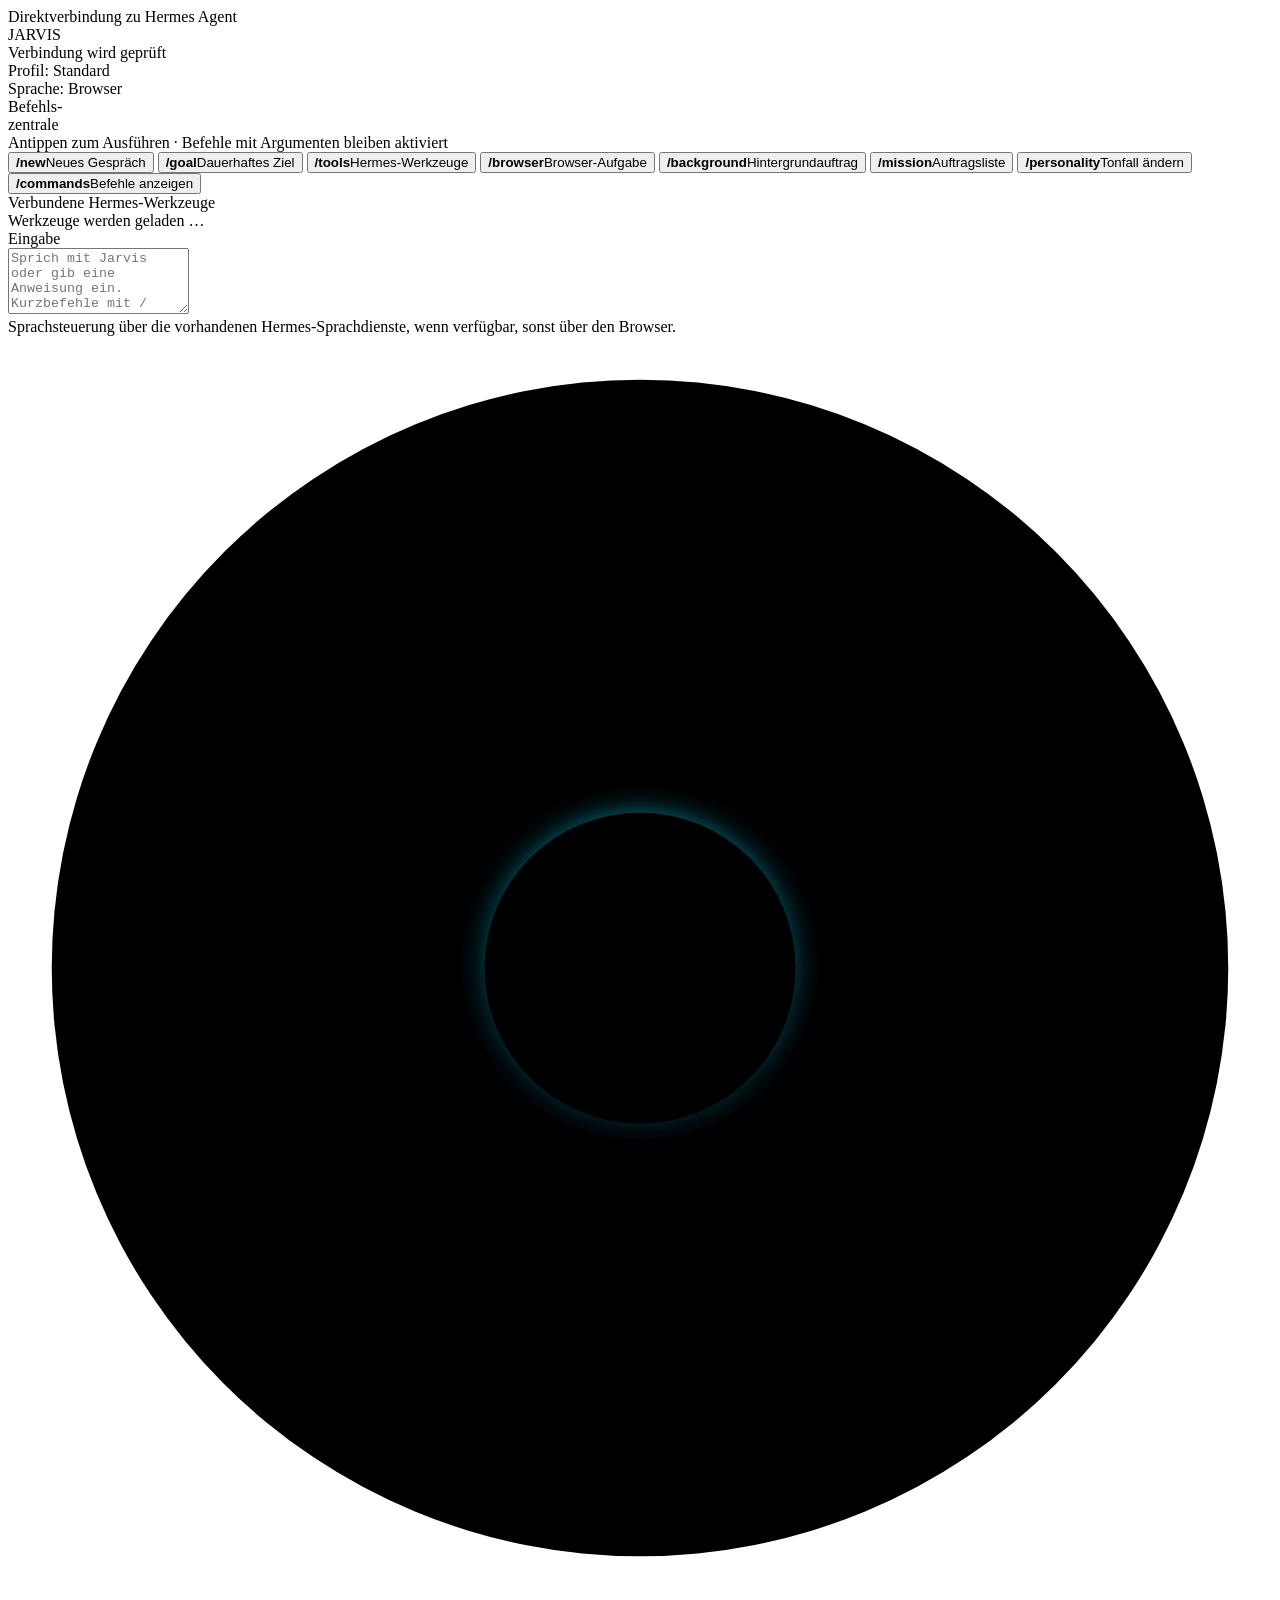
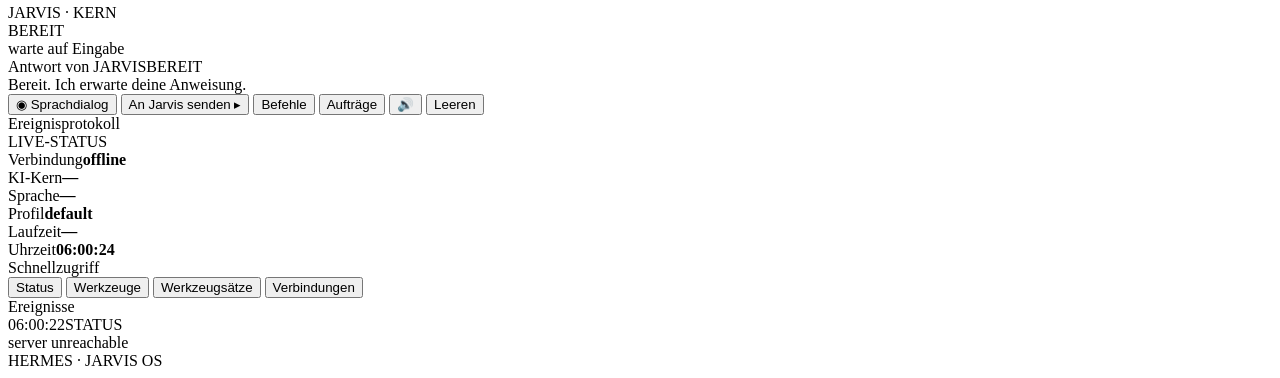
==== ui/index.html @ 807bd8e5 "feat: translate dashboard interface to German" ====
<!doctype html>
<html lang="de">
<head>
<meta charset="utf-8">
<meta name="viewport" content="width=device-width,initial-scale=1">
<meta name="jarvis-token" content="__JARVIS_TOKEN__">
<title>JARVIS · Hermes Mission Control</title>
<link rel="preconnect" href="https://fonts.googleapis.com">
<link rel="preconnect" href="https://fonts.gstatic.com" crossorigin>
<link href="https://fonts.googleapis.com/css2?family=Chakra+Petch:wght@400;500;600;700&family=JetBrains+Mono:wght@400;500;700&display=swap" rel="stylesheet">
<link rel="stylesheet" href="styles.css">
</head>
<body>
<div class="scan"></div>
<div class="grid-bg"></div>
<div class="ambient a1"></div><div class="ambient a2"></div>

<header class="topbar">
  <div class="sigil"><span></span></div>
  <div class="brandlock">
    <div class="overline">Direktverbindung zu Hermes Agent</div>
    <div class="mega">JARVIS</div>
  </div>
  <div class="pills">
    <div class="pill ok"><i></i><span id="top-gw">Verbindung wird geprüft</span></div>
    <div class="pill"><i></i><span id="top-profile">Profil: Standard</span></div>
    <div class="pill warn"><i></i><span id="top-voice">Sprache: Browser</span></div>
  </div>
</header>

<div class="hud">
  <section class="col left glass">
    <header class="colhead">
      <div class="h">Befehls-<br>zentrale</div>
      <div class="sub">Antippen zum Ausführen · Befehle mit Argumenten bleiben aktiviert</div>
    </header>

    <div class="cmds" id="cmds">
      <button class="cmd" data-cmd="/new"><b>/new</b><span>Neues Gespräch</span></button>
      <button class="cmd" data-cmd="/goal"><b>/goal</b><span>Dauerhaftes Ziel</span></button>
      <button class="cmd" data-cmd="/tools"><b>/tools</b><span>Hermes-Werkzeuge</span></button>
      <button class="cmd" data-cmd="/browser"><b>/browser</b><span>Browser-Aufgabe</span></button>
      <button class="cmd" data-cmd="/background"><b>/background</b><span>Hintergrundauftrag</span></button>
      <button class="cmd" data-cmd="/mission"><b>/mission</b><span>Auftragsliste</span></button>
      <button class="cmd" data-cmd="/personality"><b>/personality</b><span>Tonfall ändern</span></button>
      <button class="cmd" data-cmd="/commands"><b>/commands</b><span>Befehle anzeigen</span></button>
    </div>

    <div class="toolrack">
      <div class="lbl">Verbundene Hermes-Werkzeuge</div>
      <div id="toolsList" class="chips"><span class="chip ghost">Werkzeuge werden geladen …</span></div>
    </div>

    <div class="uplink">
      <div class="lbl">Eingabe</div>
      <div class="field">
        <textarea id="input" rows="4" spellcheck="false" placeholder="Sprich mit Jarvis oder gib eine Anweisung ein. Kurzbefehle mit / sind möglich."></textarea>
      </div>
      <div class="tip" id="tip">Sprachsteuerung über die vorhandenen Hermes-Sprachdienste, wenn verfügbar, sonst über den Browser.</div>
    </div>
  </section>

  <section class="col center">
    <div class="reactor" id="reactor">
      <svg viewBox="0 0 520 520" id="core" aria-label="JARVIS reactor visualizer">
        <defs>
          <radialGradient id="orb" cx="50%" cy="45%" r="55%">
            <stop offset="0%" stop-color="#ffffff"/><stop offset="25%" stop-color="#7ff7ff"/>
            <stop offset="58%" stop-color="#16bfd8"/><stop offset="100%" stop-color="#02111b"/>
          </radialGradient>
          <filter id="soft" x="-60%" y="-60%" width="220%" height="220%"><feGaussianBlur stdDeviation="6" result="b"/><feMerge><feMergeNode in="b"/><feMergeNode in="SourceGraphic"/></feMerge></filter>
        </defs>
        <circle class="ring rr1" cx="260" cy="260" r="242"/>
        <circle class="ring rr2" cx="260" cy="260" r="210"/>
        <circle class="ring rr3" cx="260" cy="260" r="174"/>
        <circle class="ring rr4" cx="260" cy="260" r="132"/>
        <circle class="arcA" cx="260" cy="260" r="226" filter="url(#soft)"/>
        <circle class="arcB" cx="260" cy="260" r="188" filter="url(#soft)"/>
        <circle class="arcC" cx="260" cy="260" r="151" filter="url(#soft)"/>
        <g id="ticks480"></g>
        <path class="comet" d="M80 318 Q 195 392 278 310" />
        <circle class="orb" cx="260" cy="260" r="64" fill="url(#orb)" filter="url(#soft)"/>
        <circle class="orbrim" cx="260" cy="260" r="64"/>
      </svg>
      <div class="status">
        <div class="stbrand">JARVIS · KERN</div>
        <div class="stword" id="stword">BEREIT</div>
        <div class="strun" id="strun">warte auf Eingabe</div>
      </div>
    </div>

    <div class="response glass" id="responseWrap">
      <div class="rhead"><span>Antwort von JARVIS</span><span class="rtag" id="rtag">BEREIT</span></div>
      <div class="rbody" id="response"><span class="rplaceholder">Bereit. Ich erwarte deine Anweisung.</span></div>
    </div>

    <div class="missionbar glass">
      <button id="mic" class="ctl mic" title="Sprachgespräch starten oder beenden">◉ Sprachdialog</button>
      <button id="run" class="ctl run" title="Senden (Strg/⌘ + Eingabe)">An Jarvis senden ▸</button>
      <button id="showCommands" class="ctl aux">Befehle</button>
      <button id="missionBtn" class="ctl aux">Aufträge</button>
      <button id="mute" class="ctl mute on" title="Jarvis stummschalten">🔊</button>
      <button id="clearBtn" class="ctl aux">Leeren</button>
    </div>
  </section>

  <section class="col right glass">
    <header class="colhead row">
      <div class="h sm">Ereignisprotokoll</div>
      <div class="live" id="live">LIVE-STATUS</div>
    </header>

    <div class="sysgrid">
      <div class="sysrow"><span>Verbindung</span><b id="sy-gw" class="ok">online</b></div>
      <div class="sysrow"><span>KI-Kern</span><b id="sy-brain">—</b></div>
      <div class="sysrow"><span>Sprache</span><b id="sy-voice">—</b></div>
      <div class="sysrow"><span>Profil</span><b id="sy-profile">default</b></div>
      <div class="sysrow"><span>Laufzeit</span><b id="sy-runtime">—</b></div>
      <div class="sysrow"><span>Uhrzeit</span><b id="sy-clock">—</b></div>
    </div>

    <div class="missionPanel">
      <div class="log-lbl">Schnellzugriff</div>
      <div class="miniBtns">
        <button data-quick="/status">Status</button>
        <button data-quick="/tools">Werkzeuge</button>
        <button data-quick="/toolsets">Werkzeugsätze</button>
        <button data-quick="/connectors">Verbindungen</button>
      </div>
    </div>

    <div class="log-lbl">Ereignisse</div>
    <div class="log" id="log"></div>
  </section>
</div>

<div class="brandmark">HERMES · JARVIS OS</div>
<script src="app.js"></script>
</body>
</html>
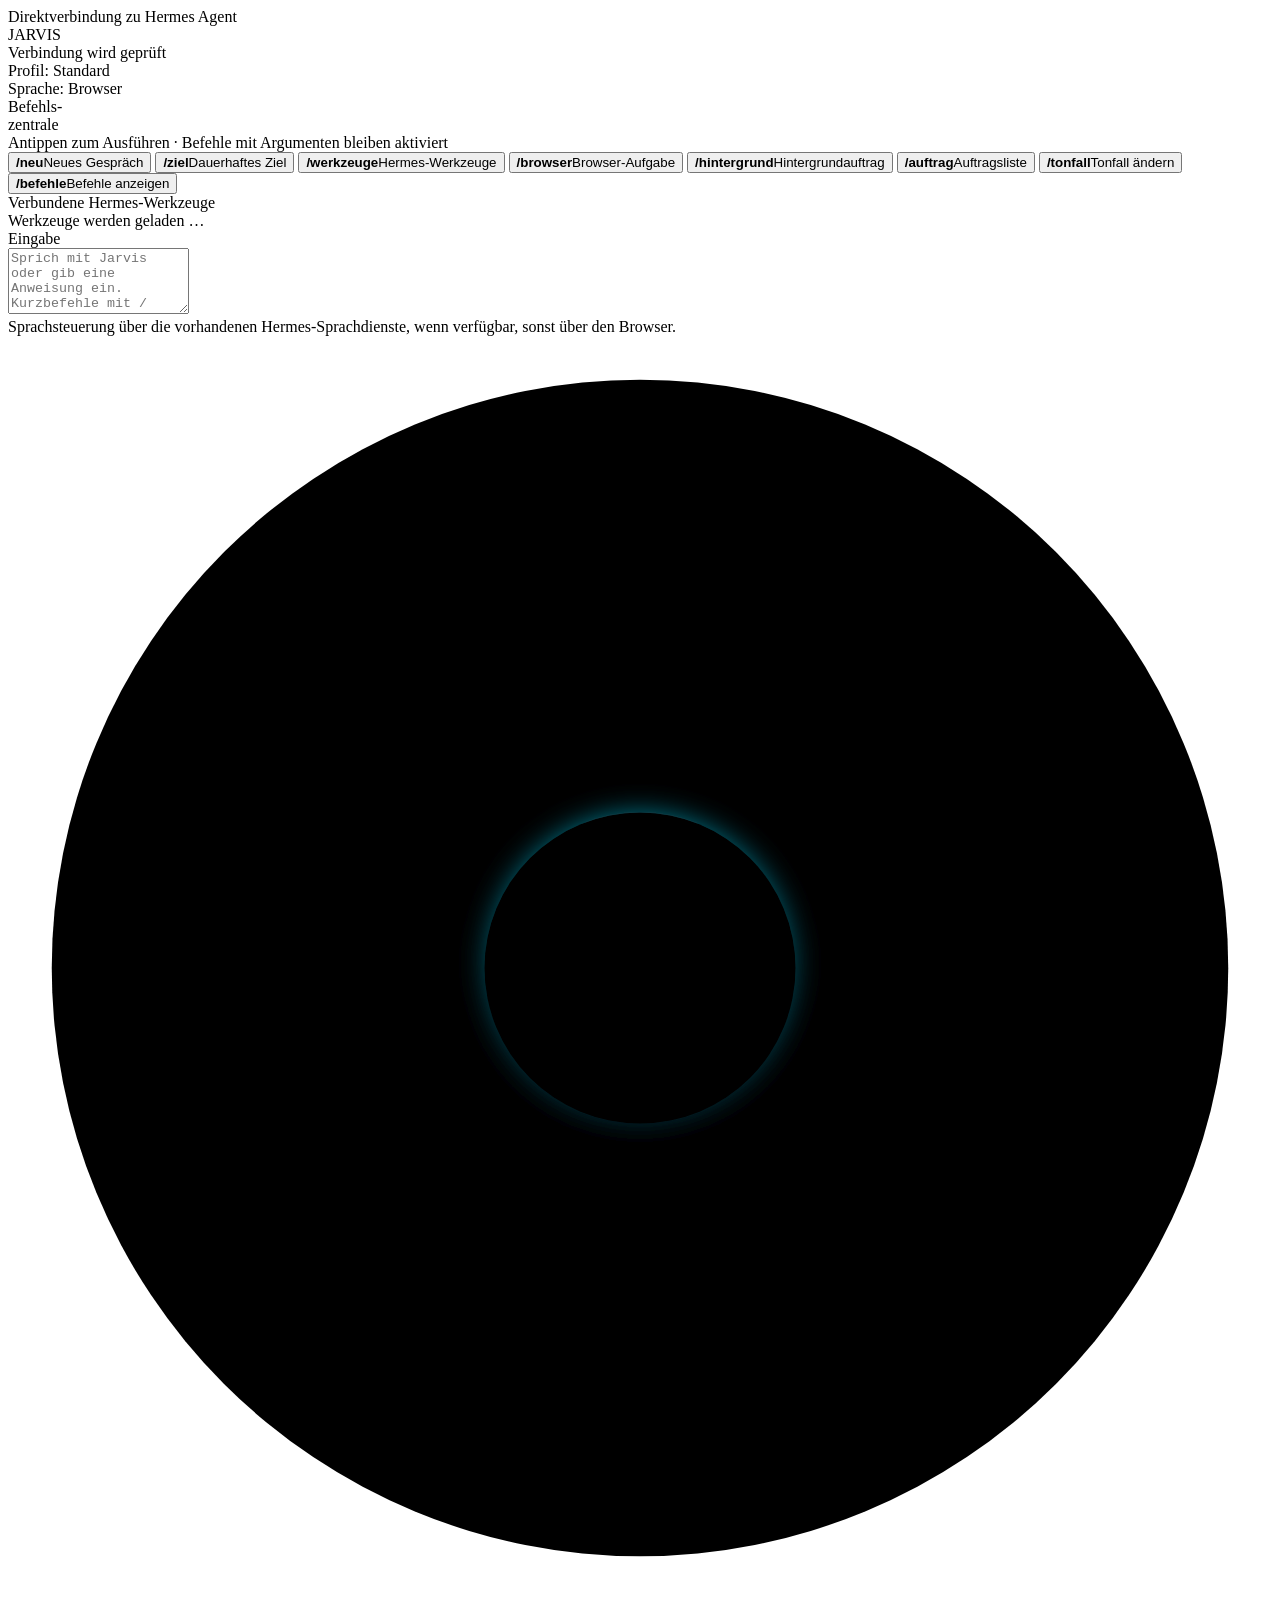
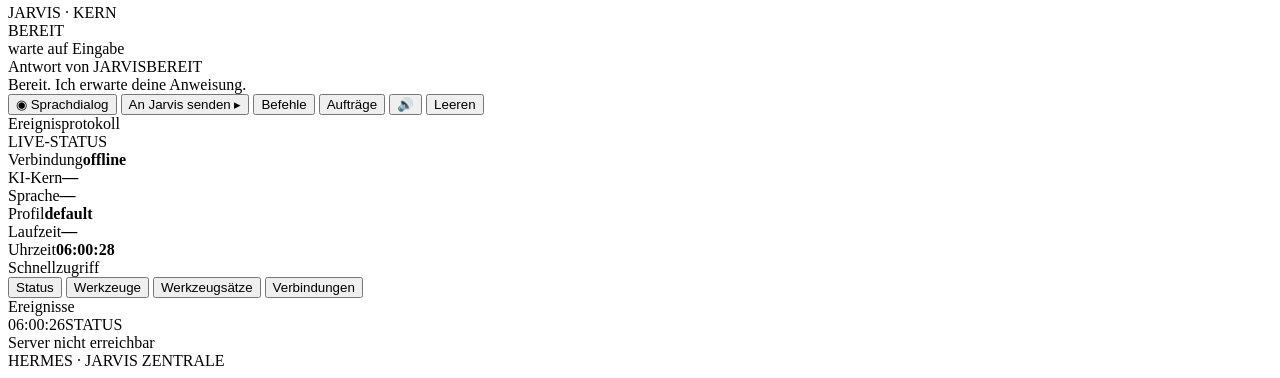
==== commit 5a775e21: "i18n: deutsche Beschriftungen und Kurzbefehle in der gesamten Oberfläche" ====
--- a/ui/index.html
+++ b/ui/index.html
@@ -4,7 +4,7 @@
 <meta charset="utf-8">
 <meta name="viewport" content="width=device-width,initial-scale=1">
 <meta name="jarvis-token" content="__JARVIS_TOKEN__">
-<title>JARVIS · Hermes Mission Control</title>
+<title>JARVIS · Hermes-Kommandozentrale</title>
 <link rel="preconnect" href="https://fonts.googleapis.com">
 <link rel="preconnect" href="https://fonts.gstatic.com" crossorigin>
 <link href="https://fonts.googleapis.com/css2?family=Chakra+Petch:wght@400;500;600;700&family=JetBrains+Mono:wght@400;500;700&display=swap" rel="stylesheet">
@@ -36,14 +36,14 @@
     </header>
 
     <div class="cmds" id="cmds">
-      <button class="cmd" data-cmd="/new"><b>/new</b><span>Neues Gespräch</span></button>
-      <button class="cmd" data-cmd="/goal"><b>/goal</b><span>Dauerhaftes Ziel</span></button>
-      <button class="cmd" data-cmd="/tools"><b>/tools</b><span>Hermes-Werkzeuge</span></button>
+      <button class="cmd" data-cmd="/neu"><b>/neu</b><span>Neues Gespräch</span></button>
+      <button class="cmd" data-cmd="/ziel"><b>/ziel</b><span>Dauerhaftes Ziel</span></button>
+      <button class="cmd" data-cmd="/werkzeuge"><b>/werkzeuge</b><span>Hermes-Werkzeuge</span></button>
       <button class="cmd" data-cmd="/browser"><b>/browser</b><span>Browser-Aufgabe</span></button>
-      <button class="cmd" data-cmd="/background"><b>/background</b><span>Hintergrundauftrag</span></button>
-      <button class="cmd" data-cmd="/mission"><b>/mission</b><span>Auftragsliste</span></button>
-      <button class="cmd" data-cmd="/personality"><b>/personality</b><span>Tonfall ändern</span></button>
-      <button class="cmd" data-cmd="/commands"><b>/commands</b><span>Befehle anzeigen</span></button>
+      <button class="cmd" data-cmd="/hintergrund"><b>/hintergrund</b><span>Hintergrundauftrag</span></button>
+      <button class="cmd" data-cmd="/auftrag"><b>/auftrag</b><span>Auftragsliste</span></button>
+      <button class="cmd" data-cmd="/tonfall"><b>/tonfall</b><span>Tonfall ändern</span></button>
+      <button class="cmd" data-cmd="/befehle"><b>/befehle</b><span>Befehle anzeigen</span></button>
     </div>
 
     <div class="toolrack">
@@ -62,7 +62,7 @@
 
   <section class="col center">
     <div class="reactor" id="reactor">
-      <svg viewBox="0 0 520 520" id="core" aria-label="JARVIS reactor visualizer">
+      <svg viewBox="0 0 520 520" id="core" aria-label="Animierter JARVIS-Reaktorkern">
         <defs>
           <radialGradient id="orb" cx="50%" cy="45%" r="55%">
             <stop offset="0%" stop-color="#ffffff"/><stop offset="25%" stop-color="#7ff7ff"/>
@@ -123,9 +123,9 @@
       <div class="log-lbl">Schnellzugriff</div>
       <div class="miniBtns">
         <button data-quick="/status">Status</button>
-        <button data-quick="/tools">Werkzeuge</button>
-        <button data-quick="/toolsets">Werkzeugsätze</button>
-        <button data-quick="/connectors">Verbindungen</button>
+        <button data-quick="/werkzeuge">Werkzeuge</button>
+        <button data-quick="/werkzeugsaetze">Werkzeugsätze</button>
+        <button data-quick="/verbindungen">Verbindungen</button>
       </div>
     </div>
 
@@ -134,7 +134,7 @@
   </section>
 </div>
 
-<div class="brandmark">HERMES · JARVIS OS</div>
+<div class="brandmark">HERMES · JARVIS ZENTRALE</div>
 <script src="app.js"></script>
 </body>
 </html>
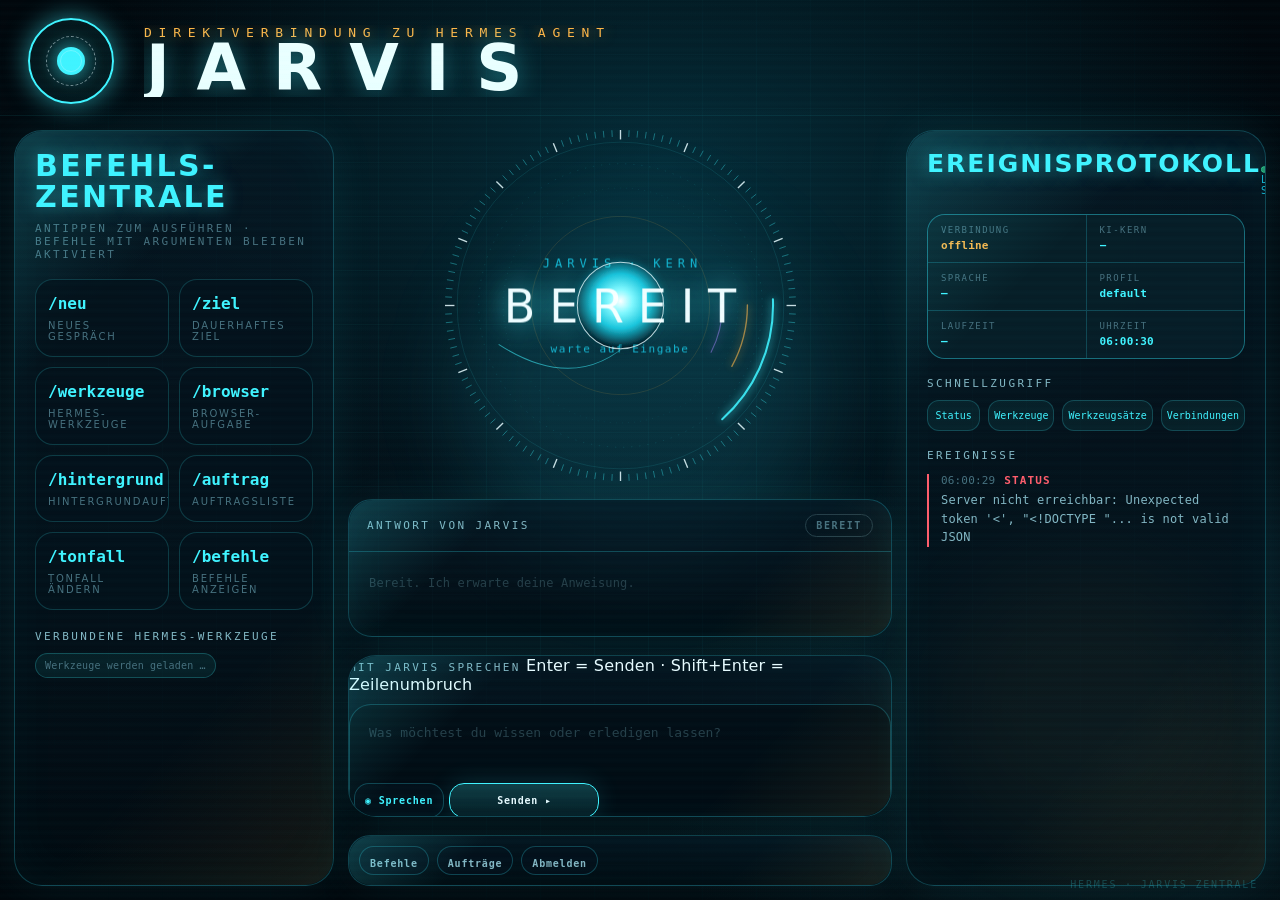
==== commit 021e72f2: "ui: Texteingabe, Senden und Sprachknopf gemeinsam unter JARVIS-Antwort platzieren" ====
--- a/ui/index.html
+++ b/ui/index.html
@@ -51,13 +51,6 @@
       <div id="toolsList" class="chips"><span class="chip ghost">Werkzeuge werden geladen …</span></div>
     </div>
 
-    <div class="uplink">
-      <div class="lbl">Eingabe</div>
-      <div class="field">
-        <textarea id="input" rows="4" spellcheck="false" placeholder="Sprich mit Jarvis oder gib eine Anweisung ein. Kurzbefehle mit / sind möglich."></textarea>
-      </div>
-      <div class="tip" id="tip">Sprachsteuerung über die vorhandenen Hermes-Sprachdienste, wenn verfügbar, sonst über den Browser.</div>
-    </div>
   </section>
 
   <section class="col center">
@@ -94,13 +87,29 @@
       <div class="rbody" id="response"><span class="rplaceholder">Bereit. Ich erwarte deine Anweisung.</span></div>
     </div>
 
+    <div class="uplink composer glass" id="composer">
+      <div class="composer-head">
+        <label for="input" class="lbl">Mit Jarvis sprechen</label>
+        <span class="composer-hint">Enter = Senden · Shift+Enter = Zeilenumbruch</span>
+      </div>
+      <div class="field composer-field">
+        <textarea id="input" rows="2" spellcheck="true" aria-label="Nachricht an Jarvis"
+          placeholder="Was möchtest du wissen oder erledigen lassen?"></textarea>
+        <div class="composer-buttons">
+          <button id="mic" class="ctl mic" title="Sprachgespräch starten oder beenden">◉ Sprechen</button>
+          <button id="run" class="ctl run" title="Nachricht an Jarvis senden">Senden ▸</button>
+        </div>
+      </div>
+      <div class="tip" id="tip">Du kannst direkt schreiben oder einen der Befehle links verwenden.</div>
+      <p class="voice-warning" id="voiceWarning" hidden>Das Mikrofon benötigt eine HTTPS-Verbindung. Die Texteingabe funktioniert bereits.</p>
+    </div>
+
     <div class="missionbar glass">
-      <button id="mic" class="ctl mic" title="Sprachgespräch starten oder beenden">◉ Sprachdialog</button>
-      <button id="run" class="ctl run" title="Senden (Strg/⌘ + Eingabe)">An Jarvis senden ▸</button>
       <button id="showCommands" class="ctl aux">Befehle</button>
       <button id="missionBtn" class="ctl aux">Aufträge</button>
       <button id="mute" class="ctl mute on" title="Jarvis stummschalten">🔊</button>
       <button id="clearBtn" class="ctl aux">Leeren</button>
+      <button id="logout" class="ctl aux" title="Auf diesem Gerät abmelden">Abmelden</button>
     </div>
   </section>
 
--- a/ui/styles.css
+++ b/ui/styles.css
@@ -0,0 +1,74 @@
+:root{
+  --bg:#02070c; --bg2:#061722; --panel:rgba(5,18,28,.64); --panel-2:rgba(8,28,42,.58);
+  --edge:rgba(57,232,255,.24); --edge-2:rgba(57,232,255,.55); --edge-gold:rgba(255,181,72,.5);
+  --cyan:#40f3ff; --cyan2:#16b8d4; --ink:#e8fbff; --mut:#83b7c4; --dim:#47717f; --faint:#263f49;
+  --amber:#ffb648; --red:#ff5d6c; --green:#39f5a6; --violet:#a884ff;
+  --disp:"Chakra Petch",system-ui,sans-serif; --mono:"JetBrains Mono",ui-monospace,Menlo,monospace;
+}
+*{margin:0;padding:0;box-sizing:border-box} html,body{height:100%;overflow:hidden}
+body{background:radial-gradient(1000px 620px at 52% 18%,rgba(9,91,112,.42),transparent 62%),radial-gradient(760px 520px at 88% 85%,rgba(37,132,150,.16),transparent 62%),linear-gradient(180deg,#02070c,#041018 62%,#02070c);color:var(--ink);font-family:var(--disp);-webkit-font-smoothing:antialiased;letter-spacing:.01em}
+.grid-bg{position:fixed;inset:0;z-index:0;pointer-events:none;opacity:.7;background-image:linear-gradient(rgba(64,243,255,.055) 1px,transparent 1px),linear-gradient(90deg,rgba(64,243,255,.055) 1px,transparent 1px);background-size:54px 54px;mask:radial-gradient(78% 72% at 50% 46%,#000 30%,transparent 100%)}
+.scan{position:fixed;inset:0;z-index:40;pointer-events:none;opacity:.42;background:linear-gradient(rgba(64,243,255,0) 0%,rgba(64,243,255,.04) 50%,rgba(64,243,255,0) 100%);background-size:100% 9px;animation:scan 7s linear infinite}.ambient{position:fixed;border-radius:50%;filter:blur(42px);pointer-events:none}.a1{width:28vw;height:28vw;left:36%;top:24%;background:rgba(46,221,255,.12)}.a2{width:22vw;height:22vw;right:4%;bottom:6%;background:rgba(255,182,72,.075)}@keyframes scan{from{background-position:0 -100vh}to{background-position:0 100vh}}
+.topbar{position:relative;z-index:2;height:220px;padding:18px 28px 12px;display:grid;grid-template-columns:112px minmax(0,1fr) minmax(390px,520px);align-items:center;gap:20px;border-bottom:1px solid rgba(64,243,255,.08)}
+.sigil{width:92px;height:92px;border:2px solid var(--cyan);border-radius:50%;display:grid;place-items:center;box-shadow:0 0 26px rgba(64,243,255,.55),inset 0 0 34px rgba(64,243,255,.12);position:relative}.sigil:before,.sigil:after{content:"";position:absolute;border-radius:50%;border:1px dashed rgba(232,251,255,.5)}.sigil:before{inset:16px}.sigil:after{inset:30px;border-style:solid;opacity:.55}.sigil span{width:28px;height:28px;border-radius:50%;background:var(--cyan);box-shadow:0 0 25px var(--cyan)}
+.brandlock{min-width:0;overflow:hidden}.overline{font-family:var(--mono);font-size:13px;letter-spacing:.52em;text-transform:uppercase;color:var(--amber);text-shadow:0 0 14px rgba(255,182,72,.5);white-space:nowrap}.mega{font-size:clamp(58px,6vw,108px);font-weight:700;line-height:.9;letter-spacing:.42em;text-indent:.03em;white-space:nowrap;color:#eaffff;text-shadow:0 0 28px rgba(64,243,255,.45)}
+.pills{display:flex;flex-direction:column;gap:12px;width:100%;min-width:0}.pill{height:46px;border:1px solid rgba(64,243,255,.18);border-radius:28px;background:rgba(4,13,20,.72);display:flex;align-items:center;gap:14px;padding:0 20px;font-family:var(--disp);color:var(--mut);box-shadow:inset 0 0 20px rgba(64,243,255,.04),0 0 28px rgba(64,243,255,.08);white-space:nowrap;overflow:hidden}.pill span{overflow:hidden;text-overflow:ellipsis}.pill i{width:13px;height:13px;border-radius:50%;background:var(--cyan);box-shadow:0 0 14px var(--cyan);flex:0 0 auto}.pill.ok i{background:var(--green);box-shadow:0 0 16px var(--green)}.pill.warn i{background:var(--amber);box-shadow:0 0 16px var(--amber)}
+.hud{position:relative;z-index:1;height:calc(100% - 220px);display:grid;grid-template-columns:370px 1fr 430px;gap:18px;padding:14px}.col{display:flex;flex-direction:column;min-height:0}.glass{background:linear-gradient(180deg,rgba(7,24,36,.72),rgba(3,13,20,.54));border:1px solid var(--edge);border-radius:28px;box-shadow:0 0 45px rgba(64,243,255,.08),inset 0 0 55px rgba(64,243,255,.035);backdrop-filter:blur(12px);position:relative;overflow:hidden}.glass:before{content:"";position:absolute;inset:0;border-radius:inherit;pointer-events:none;background:linear-gradient(135deg,rgba(64,243,255,.18),transparent 24%,transparent 72%,rgba(255,182,72,.08))}.left,.right{padding:20px}.left{overflow:auto}.center{gap:18px;align-items:center}.colhead{margin-bottom:18px}.colhead.row{display:flex;align-items:baseline;justify-content:space-between}.h{font-weight:700;font-size:30px;line-height:1.02;letter-spacing:.08em;text-transform:uppercase;color:var(--cyan);text-shadow:0 0 18px rgba(64,243,255,.5)}.h.sm{font-size:25px}.sub,.lbl,.log-lbl,.rhead span:first-child{font-family:var(--mono);font-size:11px;letter-spacing:.22em;text-transform:uppercase;color:var(--mut)}.sub{margin-top:10px;color:var(--dim)}.live{font-family:var(--mono);font-size:10px;letter-spacing:.18em;color:var(--cyan2)}.live:before{content:"◍ ";color:var(--green);animation:blink 1.4s steps(1) infinite}@keyframes blink{50%{opacity:.25}}
+.cmds{display:grid;grid-template-columns:1fr 1fr;gap:14px}.cmd{text-align:left;cursor:pointer;padding:17px 16px;border-radius:18px;background:rgba(5,18,28,.72);border:1px solid rgba(64,243,255,.18);color:var(--ink);font-family:var(--disp);transition:.18s;position:relative;overflow:hidden}.cmd:after{content:"";position:absolute;inset:0;background:linear-gradient(120deg,transparent 35%,rgba(64,243,255,.16),transparent 65%);transform:translateX(-120%);transition:.6s}.cmd:hover{border-color:var(--edge-2);transform:translateY(-1px);box-shadow:0 0 26px rgba(64,243,255,.18)}.cmd:hover:after{transform:translateX(120%)}.cmd.armed{border-color:var(--cyan);background:rgba(64,243,255,.1);box-shadow:0 0 30px rgba(64,243,255,.28)}.cmd b{display:block;font-family:var(--mono);font-size:16px;color:var(--cyan)}.cmd span{display:block;margin-top:7px;font-size:10px;letter-spacing:.18em;text-transform:uppercase;color:var(--dim)}
+.toolrack{margin-top:20px}.chips{display:flex;flex-wrap:wrap;gap:8px;margin-top:10px;max-height:112px;overflow:auto}.chip{font-family:var(--mono);font-size:10px;color:var(--cyan);border:1px solid rgba(64,243,255,.22);background:rgba(64,243,255,.07);border-radius:999px;padding:6px 9px;max-width:100%;overflow:hidden;text-overflow:ellipsis;white-space:nowrap}.chip.ghost{color:var(--dim)}.uplink{margin-top:auto}.field{margin-top:10px;border:1px solid var(--edge);border-radius:22px;background:rgba(3,14,22,.68);padding:4px;transition:.2s}.field:focus-within{border-color:var(--cyan);box-shadow:0 0 32px rgba(64,243,255,.18)}#input{width:100%;resize:none;background:transparent;border:0;outline:0;color:var(--ink);font-family:var(--mono);font-size:13px;line-height:1.6;padding:14px 15px}#input::placeholder{color:var(--faint)}.tip{font-family:var(--mono);font-size:10px;color:var(--dim);line-height:1.6;margin:12px 0 0}.tip b{color:var(--amber)}
+.reactor{position:relative;width:min(39vh,500px);aspect-ratio:1;display:grid;place-items:center}.reactor:before{content:"01 JARVIS-KANAL";position:absolute;left:-42px;top:40%;z-index:4;font-family:var(--mono);font-size:18px;letter-spacing:.18em;color:var(--cyan);background:rgba(4,12,20,.86);border:1px solid rgba(64,243,255,.15);border-radius:10px;padding:14px 22px;box-shadow:0 0 24px rgba(64,243,255,.15)}#core{width:100%;height:100%;overflow:visible}.ring{fill:none;stroke:rgba(64,243,255,.16);stroke-width:1}.rr2{stroke-dasharray:2 10;transform-origin:260px 260px;animation:spin 42s linear infinite}.rr3{stroke-dasharray:1 8;transform-origin:260px 260px;animation:spin 30s linear reverse infinite}.rr4{stroke:rgba(255,182,72,.18)}@keyframes spin{to{transform:rotate(360deg)}}.arcA{fill:none;stroke:var(--cyan);stroke-width:3;stroke-linecap:round;opacity:.9;stroke-dasharray:190 1220;transform-origin:260px 260px;animation:spin 12s linear infinite}.arcB{fill:none;stroke:var(--amber);stroke-width:2;stroke-linecap:round;opacity:.62;stroke-dasharray:94 1086;transform-origin:260px 260px;animation:spin 8s linear reverse infinite}.arcC{fill:none;stroke:var(--violet);stroke-width:1.6;stroke-linecap:round;opacity:.5;stroke-dasharray:72 870;transform-origin:260px 260px;animation:spin 17s linear infinite}#ticks480 line{stroke:rgba(64,243,255,.42);stroke-width:1.3}#ticks480 line.maj{stroke:rgba(232,251,255,.86);stroke-width:2}.comet{fill:none;stroke:rgba(64,243,255,.55);stroke-width:1.5;stroke-linecap:round}.orb{transform-origin:260px 260px;animation:orbpulse 3.8s ease-in-out infinite}@keyframes orbpulse{50%{transform:scale(1.06)}}.orbrim{fill:none;stroke:rgba(232,251,255,.78);stroke-width:1.5;transform-origin:260px 260px;animation:orbpulse 3.8s ease-in-out infinite}.status{position:absolute;top:50%;left:50%;transform:translate(-50%,-50%);text-align:center;pointer-events:none;mix-blend-mode:screen}.stbrand{font-family:var(--mono);font-size:12px;letter-spacing:.42em;color:var(--cyan2);margin-bottom:9px;text-indent:.42em}.stword{font-size:clamp(26px,4vw,46px);letter-spacing:.3em;text-indent:.3em;color:#effcff;text-shadow:0 0 28px rgba(64,243,255,.9)}.strun{font-family:var(--mono);font-size:11px;letter-spacing:.14em;color:var(--cyan2);margin-top:9px;max-width:320px;overflow:hidden;text-overflow:ellipsis;white-space:nowrap}body.running .arcA{animation-duration:2.3s}body.running .orb{animation-duration:1.2s}body.speaking .arcB{animation-duration:1.8s;stroke:var(--violet)}body.done .stword{color:var(--green);text-shadow:0 0 28px rgba(57,245,166,.8)}body.error .stword{color:var(--red);text-shadow:0 0 28px rgba(255,93,108,.8)}body.listening .stword{color:var(--cyan)}
+.response{width:100%;max-width:780px;flex:1 1 150px;min-height:138px;display:flex;flex-direction:column;border-radius:24px}.rhead{display:flex;align-items:center;justify-content:space-between;padding:14px 18px;border-bottom:1px solid var(--edge)}.rtag{font-family:var(--mono);font-size:10px;font-weight:700;letter-spacing:.16em;padding:5px 10px;border-radius:999px;color:var(--dim);border:1px solid var(--faint)}.rtag.run{color:var(--cyan);border-color:var(--edge-2);background:rgba(64,243,255,.08);animation:blink 1.2s steps(1) infinite}.rtag.done{color:var(--green);border-color:rgba(57,245,166,.45)}.rtag.err{color:var(--red);border-color:rgba(255,93,108,.45)}.rbody{flex:1;overflow:auto;padding:18px 20px;font-size:15px;line-height:1.62;white-space:pre-wrap}.rplaceholder{color:var(--faint);font-family:var(--mono);font-size:12px}.cur{display:inline-block;width:8px;height:16px;background:var(--cyan);vertical-align:-3px;margin-left:1px;box-shadow:0 0 10px var(--cyan);animation:blink 1s steps(1) infinite}
+.missionbar{width:100%;max-width:780px;display:flex;gap:8px;padding:10px;border-radius:22px}.ctl{cursor:pointer;font-family:var(--mono);font-weight:700;font-size:10px;letter-spacing:.08em;padding:11px 10px;border-radius:15px;border:1px solid var(--edge);background:rgba(5,18,28,.75);color:var(--ink);transition:.16s}.ctl:hover{border-color:var(--edge-2);box-shadow:0 0 24px rgba(64,243,255,.14)}.ctl.mic{color:var(--cyan)}.ctl.mic.on{background:rgba(255,93,108,.13);border-color:var(--red);color:var(--red);animation:recpulse 1.3s ease-in-out infinite}@keyframes recpulse{50%{box-shadow:0 0 30px rgba(255,93,108,.28)}}.ctl.run{flex:1;background:linear-gradient(180deg,rgba(64,243,255,.22),rgba(64,243,255,.06));border-color:var(--cyan);box-shadow:0 0 26px rgba(64,243,255,.14)}.ctl.aux{color:var(--mut)}.ctl.mute.off{opacity:.45}
+.sysgrid{display:grid;grid-template-columns:1fr 1fr;gap:1px;margin-bottom:18px;background:var(--edge);border:1px solid var(--edge);border-radius:18px;overflow:hidden}.sysrow{background:rgba(5,18,28,.78);padding:10px 13px;display:flex;flex-direction:column;gap:4px}.sysrow span{font-family:var(--mono);font-size:9px;letter-spacing:.16em;text-transform:uppercase;color:var(--dim)}.sysrow b{font-family:var(--mono);font-size:11px;color:var(--cyan);white-space:nowrap;overflow:hidden;text-overflow:ellipsis}.sysrow b.ok{color:var(--green)}.sysrow b.warn{color:var(--amber)}.missionPanel{margin-bottom:18px}.miniBtns{display:grid;grid-template-columns:1fr 1fr 1fr 1fr;gap:8px;margin-top:10px}.miniBtns button{cursor:pointer;border:1px solid rgba(64,243,255,.2);border-radius:12px;background:rgba(64,243,255,.06);color:var(--cyan);font-family:var(--mono);font-size:10px;padding:9px 5px}.log{flex:1;min-height:0;overflow:auto;display:flex;flex-direction:column;gap:14px;font-family:var(--mono);padding-right:4px;margin-top:12px}.entry{border-left:2px solid var(--faint);padding-left:12px;animation:slidein .28s ease-out}@keyframes slidein{from{opacity:0;transform:translateX(8px)}to{opacity:1;transform:none}}.entry .top{display:flex;gap:9px;align-items:baseline;font-size:11px}.entry .ts{color:var(--dim)}.entry .kind{font-weight:700;letter-spacing:.1em}.entry .msg{color:var(--mut);font-size:12px;line-height:1.55;margin-top:4px}.k-run{border-color:var(--cyan)}.k-run .kind{color:var(--cyan)}.k-status,.k-voice{border-color:var(--cyan2)}.k-status .kind,.k-voice .kind{color:var(--cyan2)}.k-reason{border-color:var(--violet)}.k-reason .kind{color:var(--violet)}.k-tool,.k-command{border-color:var(--amber)}.k-tool .kind,.k-command .kind{color:var(--amber)}.k-complete,.k-send{border-color:var(--green)}.k-complete .kind,.k-send .kind{color:var(--green)}.k-error{border-color:var(--red)}.k-error .kind{color:var(--red)}.k-note,.k-latency{border-color:var(--faint)}.k-note .kind,.k-latency .kind{color:var(--dim)}.jsonblk{margin-top:8px;padding:11px 13px;border:1px solid var(--edge);border-radius:14px;background:rgba(3,18,26,.6);font-size:11px;line-height:1.65;color:var(--mut);white-space:pre}.jsonblk .k{color:var(--cyan2)}.jsonblk .v{color:var(--cyan)}.brandmark{position:fixed;right:22px;bottom:10px;z-index:5;font-family:var(--mono);font-size:10px;letter-spacing:.18em;color:rgba(64,243,255,.22);pointer-events:none}
+::-webkit-scrollbar{width:7px;height:7px}::-webkit-scrollbar-track{background:transparent}::-webkit-scrollbar-thumb{background:var(--edge);border-radius:10px}
+@media (max-width:1320px){.topbar{height:116px;grid-template-columns:96px 1fr}.pills{display:none}.sigil{width:86px;height:86px}.hud{height:calc(100% - 116px);grid-template-columns:320px 1fr 360px;gap:14px;padding:14px}.left,.right{padding:20px}.mega{font-size:64px}.reactor:before{display:none}.ctl.run{min-width:150px}.cmds{gap:10px}.cmd{padding:14px 12px}.ctl.mute,#clearBtn{display:none}}
+
+/* Tablet und Smartphone: einzelne, gut lesbare Spalten statt Desktop-Zwang. */
+@media (max-width: 1100px) {
+  html, body { height:auto; min-height:100%; overflow-x:hidden; overflow-y:auto; }
+  .topbar { height:auto; min-height:112px; grid-template-columns:80px minmax(0,1fr); padding:16px 18px; gap:12px; }
+  .sigil { width:70px; height:70px; }
+  .mega { font-size:clamp(36px,6vw,66px); letter-spacing:.18em; }
+  .overline { font-size:10px; letter-spacing:.23em; white-space:normal; }
+  .hud { display:flex; flex-direction:column; height:auto; min-height:calc(100vh - 112px); gap:16px; padding:16px; }
+  .col { min-width:0; width:100%; }
+  .center { order:-1; gap:14px; }
+  .reactor { width:min(55vw,430px); min-width:200px; }
+  .left, .right { padding:22px; min-height:initial; }
+  .cmds { grid-template-columns:repeat(4,minmax(0,1fr)); }
+  .response { width:100%; max-width:none; min-height:170px; flex:initial; }
+  .missionbar { width:100%; max-width:none; flex-wrap:wrap; }
+  .missionbar .ctl { flex:1 1 auto; }
+  .missionbar .ctl.run { flex:2 1 200px; }
+  .toolrack { margin-top:18px; }
+  .uplink { margin-top:20px; }
+  .log { min-height:180px; max-height:340px; }
+  .brandmark { position:static; text-align:center; margin:8px 0 14px; }
+}
+@media (max-width: 640px) {
+  .topbar { min-height:90px; padding:12px; grid-template-columns:55px minmax(0,1fr); gap:10px; }
+  .sigil { width:48px; height:48px; }
+  .sigil span { width:18px; height:18px; }
+  .mega { font-size:clamp(30px,9vw,48px); letter-spacing:.08em; }
+  .overline { font-size:9px; letter-spacing:.12em; }
+  .hud { padding:10px; gap:12px; }
+  .glass { border-radius:20px; }
+  .left, .right { padding:14px; }
+  .h { font-size:23px; }
+  .cmds { grid-template-columns:repeat(2,minmax(0,1fr)); gap:8px; }
+  .cmd { padding:12px 10px; border-radius:12px; }
+  .cmd b { font-size:13px; overflow-wrap:anywhere; }
+  .cmd span { font-size:10px; letter-spacing:.06em; }
+  .reactor { width:min(87vw,360px); min-width:0; }
+  .stword { font-size:clamp(22px,7vw,35px); letter-spacing:.14em; }
+  .strun { max-width:70vw; font-size:10px; }
+  .response { min-height:150px; }
+  .rhead { padding:10px 12px; }
+  .rbody { padding:13px; font-size:14px; }
+  .missionbar { padding:8px; gap:6px; }
+  .ctl { padding:11px 8px; font-size:10px; }
+  .ctl.run { min-width:0; }
+  .sysgrid { grid-template-columns:1fr 1fr; }
+  .miniBtns { grid-template-columns:1fr 1fr; }
+  .brandmark { margin-bottom:14px; }
+}
